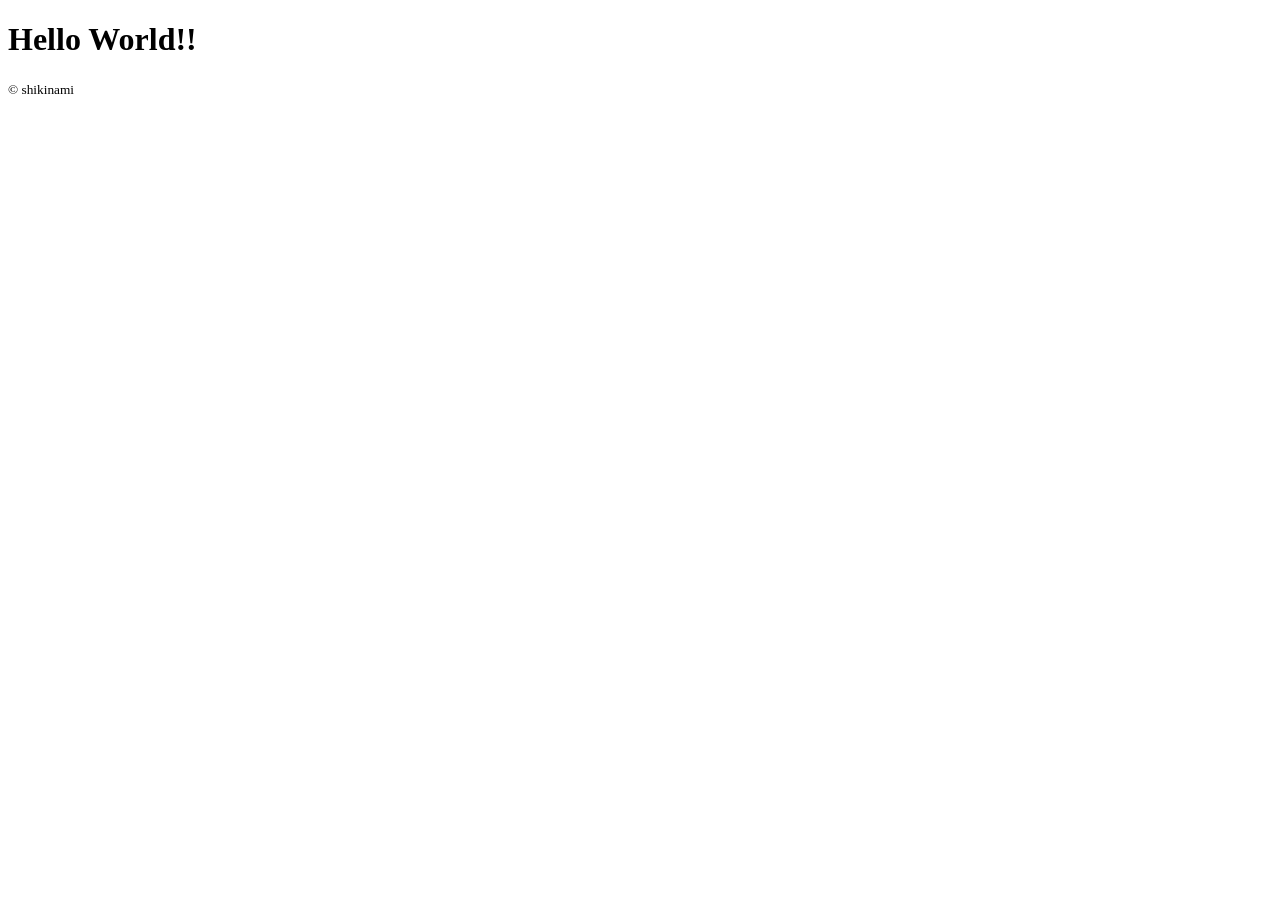
==== index.html @ 23dc0acc "ポートフォリオの初期設定: index.html、script.js、style.cssを新規作成" ====
<!doctype html>
<html lang="ja">
    <head>
        <meta charset="UTF-8" />
        <meta name="viewport" content="width=device-width, initial-scale=1.0" />
        <title>Portfolio</title>

        <link rel="stylesheet" href="style.css" />
    </head>

    <body>
        <header>
        </header>

        <main>
            <h1>Hello World!!</h1>
        </main>

        <footer>
            <small>&copy; <span id="year"></span> shikinami</small>
        </footer>

        <script src="script.js"></script>
    </body>
</html>
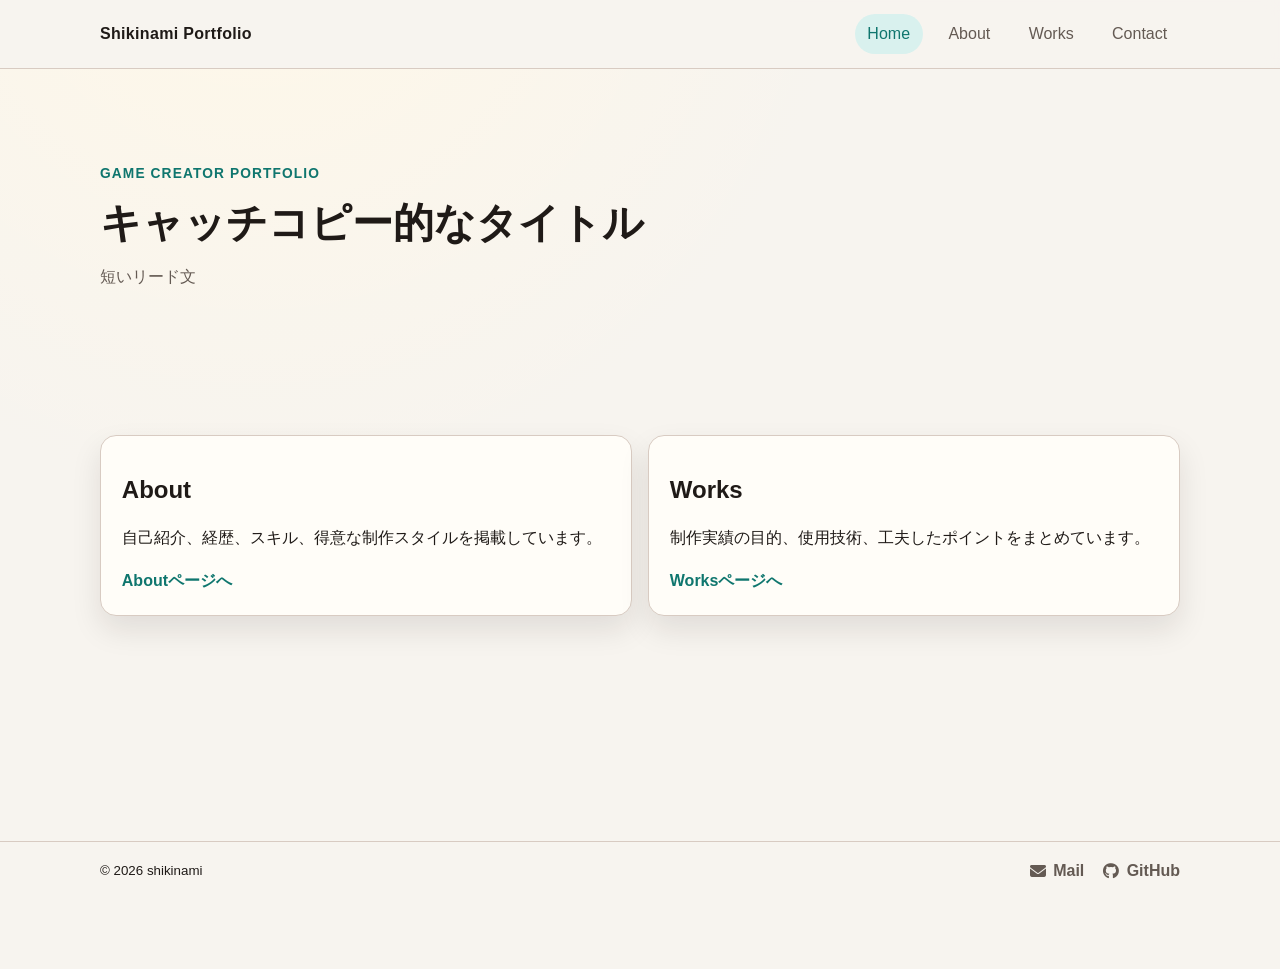
==== commit d10c2342: "ページ全体のスタイルとレイアウトを作成 About, Contact, Works ページの追加 - 自己紹介、スキル、活動内容のセクションを含む「About」ページを作成 - Googleフォームを" ====
--- a/index.html
+++ b/index.html
@@ -1,25 +1,16 @@
 <!doctype html>
 <html lang="ja">
-    <head>
-        <meta charset="UTF-8" />
-        <meta name="viewport" content="width=device-width, initial-scale=1.0" />
-        <title>Portfolio</title>
+<head>
+    <meta charset="UTF-8" />
+    <meta name="viewport" content="width=device-width, initial-scale=1.0" />
+    <title>Shikinami Portfolio</title>
+    <meta name="description" content="Shikinamiのポートフォリオサイトです。" />
+    <meta http-equiv="refresh" content="0; url=home/" />
+</head>
 
-        <link rel="stylesheet" href="style.css" />
-    </head>
-
-    <body>
-        <header>
-        </header>
-
-        <main>
-            <h1>Hello World!!</h1>
-        </main>
-
-        <footer>
-            <small>&copy; <span id="year"></span> shikinami</small>
-        </footer>
-
-        <script src="script.js"></script>
-    </body>
+<body>
+    <script>
+        window.location.replace("home/");
+    </script>
+</body>
 </html>
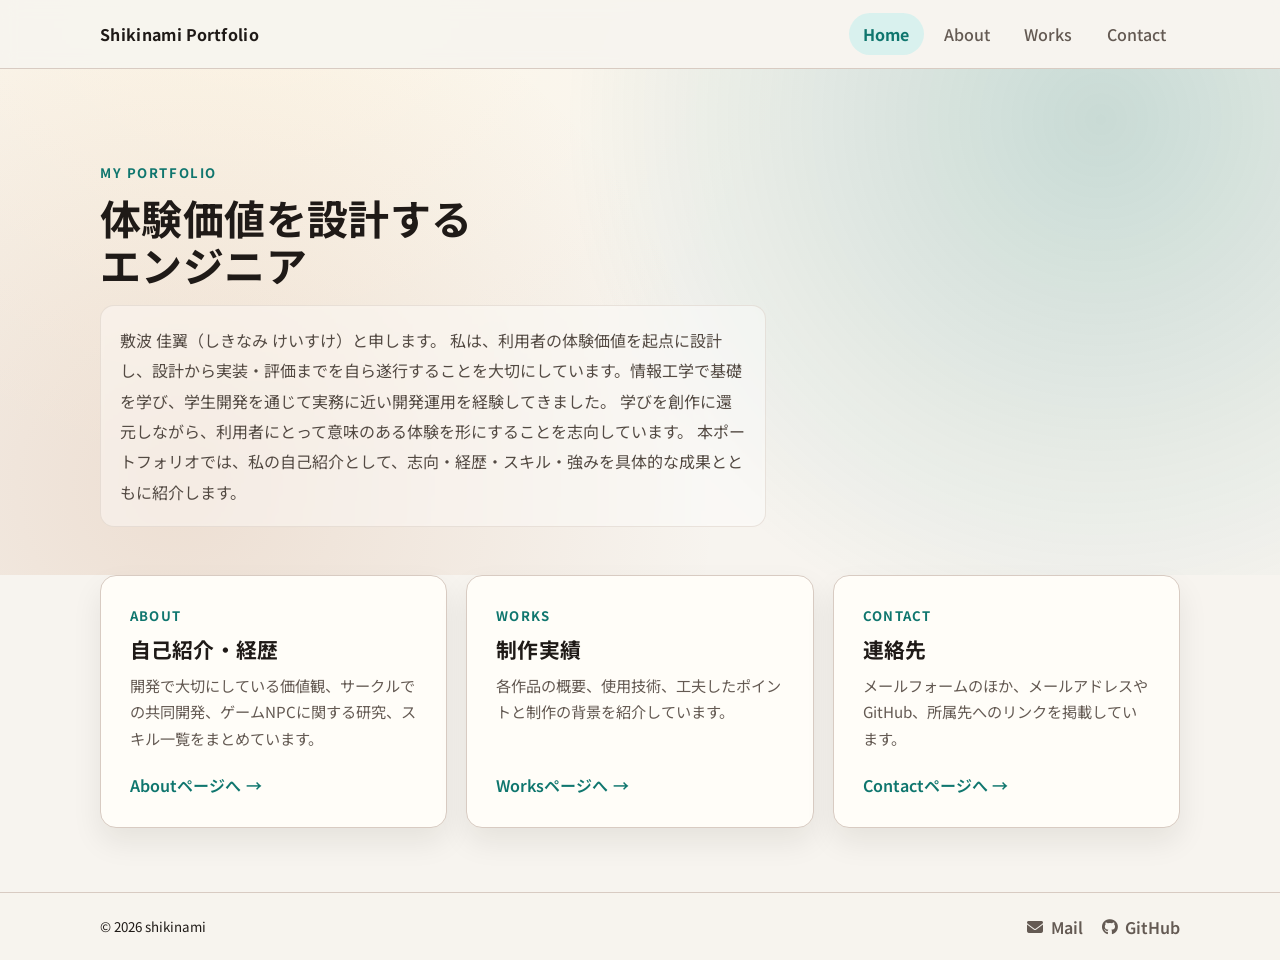
==== commit 4920b4e4: "研究セクションを新テーマに更新し、全ページのデザインを改良 - Aboutの研究活動をNPCのエージェンシー操作による冷遇の改善というテーマに書き換え - 自己紹介文の研究の記述を更新し、スキルにGo" ====
--- a/index.html
+++ b/index.html
@@ -5,6 +5,10 @@
     <meta name="viewport" content="width=device-width, initial-scale=1.0" />
     <title>Shikinami Portfolio</title>
     <meta name="description" content="Shikinamiのポートフォリオサイトです。" />
+    <link rel="icon" type="image/svg+xml" href="common/favicon.svg" />
+    <link rel="preconnect" href="https://fonts.googleapis.com" />
+    <link rel="preconnect" href="https://fonts.gstatic.com" crossorigin />
+    <link rel="stylesheet" href="https://fonts.googleapis.com/css2?family=Noto+Sans+JP:wght@400;500;700&display=swap" />
     <meta http-equiv="refresh" content="0; url=home/" />
 </head>
 
